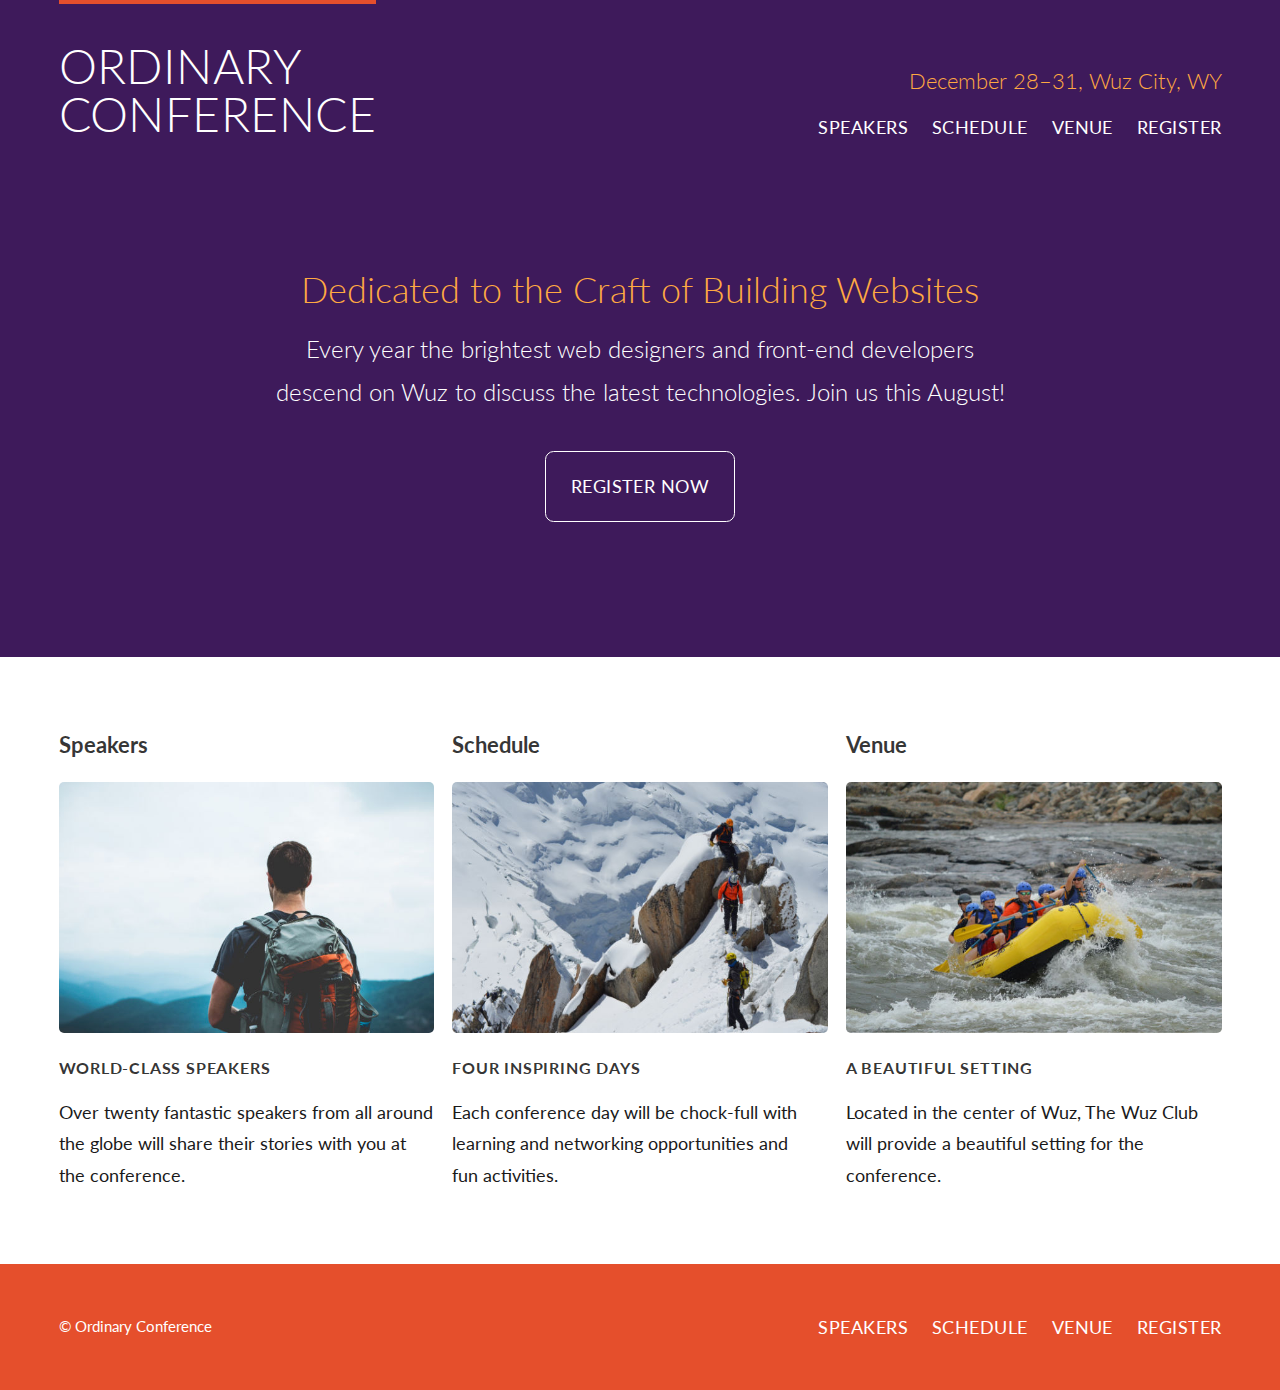
==== index.html @ 0b099ff7 "Add all files" ====
<!DOCTYPE html>
<html lang="en">
  <head>
    <title>Ordinary Conference</title>
    <meta charset="UTF-8" />
    <meta name="viewport" content="width=device-width, initial-scale=1" />
    <link
      href="https://fonts.googleapis.com/css?family=Lato:100,300,400"
      rel="stylesheet"
    />
    <link href="assets/stylesheets/main.css" rel="stylesheet" />
  </head>
  <body>
    <header class="header-wrapper">
      <div class="container header-container">
        <h1 class="logo-container">
          <a class="logo" href="index.html">Ordinary<br />Conference</a>
        </h1>
        <p class="tagline">December 28&ndash;31, Wuz City, WY</p>
        <div class="nav-container">
          <nav class="header-nav">
            <ul>
              <li><a href="speakers.html">Speakers</a></li>
              <li><a href="schedule.html">Schedule</a></li>
              <li><a href="venue.html">Venue</a></li>
              <li><a href="register.html">Register</a></li>
            </ul>
          </nav>
          <button class="open-menu"><span></span></button>
        </div>
      </div>
    </header>
    <section class="hero-wrapper">
      <div class="container hero-container">
        <h2>Dedicated to the Craft of Building Websites</h2>
        <p>
          Every year the brightest web designers and front-end developers
          descend on Wuz to discuss the latest technologies. Join&nbsp;us this
          August!
        </p>
        <a class="btn btn-alt" href="register.html">Register Now</a>
      </div>
    </section>
    <div class="details-wrapper">
      <div class="container details-container">
        <!-- Speakers -->
        <section class="speakers">
          <h2>Speakers</h2>
          <a href="speakers.html"
            ><img src="assets/images/home/speaker.jpg" alt="" />
            <h3>World-Class Speakers</h3></a
          >
          <p>
            Over twenty fantastic speakers from all around the globe will share
            their stories with you at the conference.
          </p>
        </section>
        <!-- Schedule -->
        <section class="schedule">
          <h2>Schedule</h2>
          <a href="schedule.html">
            <img src="assets/images/home/schedule.jpg" alt="" />
            <h3>Four Inspiring Days</h3></a
          >
          <p>
            Each conference day will be chock-full with learning and networking
            opportunities and fun&nbsp;activities.
          </p>
        </section>
        <!-- Venue -->
        <section class="venue">
          <h2>Venue</h2>
          <a href="venue.html"
            ><img src="assets/images/home/venue.jpg" alt="" />
            <h3>A Beautiful Setting</h3></a
          >
          <p>
            Located in the center of Wuz, The Wuz Club will provide a beautiful
            setting for the conference.
          </p>
        </section>
      </div>
    </div>
    <footer class="footer-wrapper">
      <div class="container footer-container">
        <small>&copy; Ordinary Conference</small>
        <nav class="footer-nav">
          <ul>
            <li><a href="speakers.html">Speakers</a></li>
            <li><a href="schedule.html">Schedule</a></li>
            <li><a href="venue.html">Venue</a></li>
            <li><a href="register.html">Register</a></li>
          </ul>
        </nav>
      </div>
    </footer>
    <script src="script.js"></script>
  </body>
</html>
---- assets/stylesheets/main.css ----
/*
  ========================================
  Basic reset
  ========================================
*/

*,
*::before,
*::after {
  -webkit-box-sizing: border-box;
  box-sizing: border-box;
  margin: 0;
  padding: 0;
}

html,
body,
div,
span,
object,
iframe,
h1,
h2,
h3,
h4,
h5,
h6,
p,
blockquote,
pre,
a,
abbr,
acronym,
address,
big,
cite,
code,
del,
dfn,
em,
img,
ins,
kbd,
q,
s,
samp,
small,
strike,
strong,
sub,
sup,
var,
b,
u,
i,
center,
dl,
dt,
dd,
ol,
ul,
li,
fieldset,
form,
label,
legend,
table,
caption,
tbody,
tfoot,
thead,
tr,
th,
td,
article,
aside,
canvas,
details,
embed,
figure,
figcaption,
footer,
header,
menu,
nav,
output,
section,
summary,
time,
mark,
audio,
video {
  border: 0;
  vertical-align: baseline;
}
ol,
ul {
  list-style: none;
}

blockquote,
q {
  quotes: none;
}

blockquote:before,
blockquote:after,
q:before,
q:after {
  content: "";
  content: none;
}

table {
  border-collapse: collapse;
  border-spacing: 0;
}

a {
  text-decoration: none;
  outline: none;
}

button,
select {
  border: none;
  outline: none;
  background: none;
  font-family: inherit;
}

a,
button,
input,
select,
textarea {
  -webkit-tap-highlight-color: transparent;
}

:root {
  overflow-x: hidden;
  height: 100%;
}

/*-----------------------------------------------*/

html {
  -webkit-tap-highlight-color: transparent;
  -webkit-font-smoothing: antialiased;
  -moz-osx-font-smoothing: grayscale;
  text-rendering: optimizeLegibility;
  -webkit-text-size-adjust: 100%;
  -moz-text-size-adjust: 100%;
  -ms-text-size-adjust: 100%;
  text-size-adjust: 100%;
}

/*
  ========================================
  Grid
  ========================================
*/

body {
  display: -webkit-box;
  display: -ms-flexbox;
  display: flex;
  -webkit-box-orient: vertical;
  -webkit-box-direction: normal;
  -ms-flex-direction: column;
  flex-direction: column;
  background: #3e1a5b;
  color: #1a1a1a;
}
.container {
  width: 100%;
  padding-left: 2em;
  padding-right: 2em;
}
.header-container {
  padding-bottom: 2.5em;
}
.hero-container {
  display: -webkit-box;
  display: -ms-flexbox;
  display: flex;
  -webkit-box-orient: vertical;
  -webkit-box-direction: normal;
  -ms-flex-direction: column;
  flex-direction: column;
  -webkit-box-align: center;
  -ms-flex-align: center;
  align-items: center;
  -webkit-box-pack: center;
  -ms-flex-pack: center;
  justify-content: center;
  text-align: center;
}
.hero-container p {
  max-width: 760px;
  width: 100%;
}
.details-container p {
  max-width: 416px;
}
/*
  ========================================
  Typography
  ========================================
*/
body,
button,
input,
select,
textarea {
  font-family: "Lato", sans-serif;
  font-size: 16px;
  font-weight: 400;
  line-height: 1;
}
h2,
h3,
h4,
h5,
p {
  margin-bottom: 1.6em;
}
h2 {
  line-height: 1.4;
}
h3,
h4 {
  line-height: 1.6;
}
p {
  line-height: 1.76;
}
strong {
  font-weight: 400;
}
cite,
em {
  font-style: italic;
}
.logo {
  font-size: 3rem;
  font-weight: 300;
  line-height: 1;
  letter-spacing: 0.01em;
  text-transform: uppercase;
  color: #fff;
}
.tagline {
  font-size: 1.375rem;
  font-weight: 300;
  color: #ffa942;
}
nav {
  text-align: right;
}
nav a {
  letter-spacing: 0.025em;
  text-transform: uppercase;
  color: #fff;
}
.hero-container {
  color: #fff;
}
.hero-container h2 {
  font-size: 2.25rem;
  font-weight: 300;
  color: #ffa942;
}
.hero-alt-wrapper h2 {
  color: #e54f2c;
}
.hero-container p {
  font-size: 1.5rem;
  font-weight: 300;
}
.hero-alt-wrapper p {
  color: #e54f2c;
  margin-bottom: 0;
}
.details-container a {
  color: inherit;
}
.details-container h3,
.speaker-details-container h3,
.registration-blurb-tagline {
  font-size: 1rem;
  font-weight: 700;
  letter-spacing: 0.05em;
  color: rgba(26, 26, 26, 0.9);
  text-transform: uppercase;
  margin-bottom: 1em;
  -webkit-transition: color 0.2s ease-in;
  transition: color 0.2s ease-in;
}
.details-container h2 {
  margin-bottom: 1em;
  font-size: 1.4rem;
  font-weight: 700;
  color: rgba(26, 26, 26, 0.88);
}
.details-container a:hover > h3,
.details-container a:focus > h3 {
  color: #e54f2c;
}

.details-container p {
  font-weight: 400;
}
.btn {
  font-weight: 400;
  letter-spacing: 0.025em;
  text-transform: uppercase;
  color: #fff;
}
.footer-wrapper {
  color: #fff;
}
.miscellaneous-link,
.venue-phone-link,
.venue-email-link {
  color: #ce4728;
}
.speaker-link {
  color: #db2000;
  line-height: 1.5;
}
.miscellaneous-link,
.venue-phone-link,
.venue-email-link,
.speaker-link {
  -webkit-transition: color 0.2s ease-in;
  transition: color 0.2s ease-in;
}
.miscellaneous-link:hover,
.miscellaneous:focus,
.venue-phone-link:hover,
.venue-email-link:hover,
.venue-phone-link:focus,
.venue-email-link:focus {
  color: #eb7356;
}
.speaker-link:hover,
.speaker-link:focus {
  color: rgba(219, 32, 0, 0.88);
}
/*
  ========================================
  Buttons
  ========================================
*/

.open-menu {
  position: absolute;
  top: 21.2px;
  right: 58.5px;
  width: 44px;
  height: 44px;
  display: none;
  overflow: hidden;
  margin: 0;
  padding: 0;
  font-size: 0;
  background: 0 0;
  cursor: pointer;
  -webkit-transition: all 0.2s ease;
  transition: all 0.2s ease;
}
.open-menu span {
  position: absolute;
  top: 21px;
  left: 10px;
  right: 0;
  height: 2px;
  display: block;
  background: rgba(255, 255, 255, 0.5);
  -webkit-transition: all 0.2s ease;
  transition: all 0.2s ease;
}
.open-menu span::before,
.open-menu span::after {
  content: "";
  position: absolute;
  left: 0;
  width: 100%;
  height: 2px;
  display: block;
  background-color: rgba(255, 255, 255, 0.5);
  -webkit-transition-duration: 0.2s, 0.2s;
  transition-duration: 0.2s, 0.2s;
  -webkit-transition-delay: 0.2s, 0;
  transition-delay: 0.2s, 0;
}
.open-menu span::before {
  top: -10px;
  -webkit-transition-property: top, -webkit-transform;
  transition-property: top, -webkit-transform;
  transition-property: top, transform;
  transition-property: top, transform, -webkit-transform;
}
.open-menu span::after {
  bottom: -10px;
  -webkit-transition-property: bottom, -webkit-transform;
  transition-property: bottom, -webkit-transform;
  transition-property: bottom, transform;
  transition-property: bottom, transform, -webkit-transform;
}
.open-menu:focus span,
.open-menu:hover span,
.open-menu:focus span:before,
.open-menu:hover span:before,
.open-menu:focus span:after,
.open-menu:hover span:after {
  background: #ffa942;
}
.open-menu.js-active {
  position: fixed;
}
.open-menu.js-active span {
  background: 0 0;
}
.open-menu.js-active span::before {
  top: 0;
  -webkit-transform: rotate(45deg);
  transform: rotate(45deg);
}
.open-menu.js-active span::after {
  bottom: 0;
  -webkit-transform: rotate(-45deg);
  transform: rotate(-45deg);
}
.open-menu.js-active span::before,
.open-menu.js-active span::after {
  -webkit-transition-delay: 0, 0.4s;
  transition-delay: 0, 0.4s;
}
.btn {
  display: inline-block;
  border-radius: 0.48em;
  margin: 0;
  cursor: pointer;
  -webkit-transition: all 0.2s ease-in;
  transition: all 0.2s ease-in;
}
.btn-alt {
  padding: 1.4em;
  border: 1px solid #fff;
}
.btn-alt:hover,
.btn-alt:focus {
  color: #db2000;
  background: #fff;
}
.btn-default {
  padding: 1em 1.5em;
  border: 0;
  background: #e54f2c;
}
.btn-default:hover {
  background: #e86141;
}

/*
  ========================================
  Header section
  ========================================
*/

.logo {
  display: inline-block;
  padding: 0.8em 0 0.45em;
  border-top: 4px solid #e54f2c;
  -webkit-transition: color 0.2s ease-in;
  transition: color 0.2s ease-in;
}
.tagline {
  margin-bottom: 0;
}
nav > ul {
  display: -webkit-box;
  display: -ms-flexbox;
  display: flex;
}
nav > ul > li {
  /* display: inline-block; */
  margin: 0 24px 0 0;
  /* vertical-align: top; */
}
nav > ul > li:last-child {
  margin-right: 0;
}
.logo:hover,
.logo:focus,
nav a:hover,
nav a:focus {
  color: #ffa942;
}

/*
  ========================================
  Hero Section
  ========================================
*/

.hero-wrapper {
  padding-top: 0.5em;
  padding-bottom: 4em;
}
.hero-alt-wrapper {
  padding-top: 3em;
  padding-bottom: 3em;
  background: -webkit-gradient(
    linear,
    left top,
    right top,
    from(#fff1da),
    to(#fffaed)
  );
  background: linear-gradient(to right, #fff1da, #fffaed);
}
.hero-container h2 {
  margin-bottom: 0.375em;
}

/*
  ========================================
  Details section
  ========================================
*/

.details-wrapper {
  padding-top: 4em;
  padding-bottom: 4em;
  background: #fff;
}
.details-container {
  display: -webkit-box;
  display: -ms-flexbox;
  display: flex;
  -webkit-box-align: start;
  -ms-flex-align: start;
  align-items: flex-start;
}
.details-container > section:not(:last-child) {
  margin-right: 1em;
}
.details-container img {
  max-width: 100%;
  display: block;
  border-radius: 5px;
  margin-bottom: 1.25em;
}

/*
  ========================================
  Secondary Pages — Grid
  ========================================
*/

.speaker-details-container,
.venue-details-container {
  display: -webkit-box;
  display: -ms-flexbox;
  display: flex;
  -webkit-box-align: center;
  -ms-flex-align: center;
  align-items: center;
  -webkit-box-pack: center;
  -ms-flex-pack: center;
  justify-content: center;
}
.speaker-details-container,
.registration-details-container {
  -webkit-box-orient: vertical;
  -webkit-box-direction: normal;
  -ms-flex-direction: column;
  flex-direction: column;
}
.speaker-details,
.venue-details,
.registration-details,
.schedule-details-container {
  display: grid;
}
.speaker-details {
  grid-template-columns: 2fr 1fr;
}
.schedule-details-container {
  grid-template-columns: 1fr 1fr;
  grid-template-rows: auto auto;
  grid-template-areas:
    "workshops-table-1 workshops-table-2"
    "conference-table-1 conference-table-2";
}
.workshops-table-1 {
  grid-area: workshops-table-1;
}
.workshops-table-2 {
  grid-area: workshops-table-2;
}
.conference-table-1 {
  grid-area: conference-table-1;
}
.conference-table-2 {
  grid-area: conference-table-2;
}
.venue-details {
  max-width: 960px;
  width: 100%;
  grid-template-columns: 1fr 2fr;
}
.registration-details {
  grid-template-columns: 2fr 1.25fr;
}

/*
  ==========================
  Secondary Pages — Spacing
  ==========================
*/

.speaker-details-container h2,
.venue-title,
.registration-blurb-title,
.registration-form-title,
.registration-blurb-subtitle {
  margin-bottom: 0.8em;
}
.speaker-details:not(:last-of-type) {
  margin-bottom: 3em;
}
.speaker-description {
  margin-right: 0.75em;
}
.registration-blurb {
  margin-right: 1.5em;
}
.speaker-description p,
.registration-details p {
  max-width: 640px;
}
.speaker-description p:last-of-type,
.venue-link-container {
  margin-bottom: 0;
}
.speaker-miscellaneous {
  -ms-flex-item-align: start;
  align-self: flex-start;
  justify-self: end;
}
.speaker-miscellaneous > .miscellaneous {
  padding: 2.5em 2.25em;
  border: 0.5px solid #ce4728;
  border-radius: 5px;
  margin-top: 5.675em;
  text-align: center;
}
.speaker-photo {
  height: 136px;
  vertical-align: top;
  border: 0.375px inset #ce4728;
  border-radius: 50%;
  margin: -5.75em 0 1.25em;
}
.miscellaneous > ul > li:first-of-type {
  margin-bottom: 0.25em;
}
.venue-address {
  line-height: 1.5;
}
.venue-link-container {
  line-height: 1.5;
}
.venue-link-container:first-of-type {
  margin-top: 1.5em;
}
.venue-map {
  width: 100%;
  height: 300px;
  -ms-flex-item-align: start;
  align-self: flex-start;
  justify-self: end;
}

/*
  ==========================
  Secondary Pages — Table
  ==========================
*/

table {
  width: 100%;
  margin-bottom: 3em;
}
table:nth-of-type(3),
table:last-of-type {
  margin-bottom: 0;
}
table:nth-of-type(3) tbody tr:last-of-type td,
table:last-of-type tbody tr:last-of-type td {
  padding-bottom: 0;
}
table h4 {
  margin-bottom: 0.8em;
}
thead {
  line-height: 1.5em;
}
th,
td {
  padding-bottom: 1.5em;
}
th {
  padding-right: 3rem;
  text-align: right;
  width: 20%;
}
td {
  width: 40%;
}
thead th {
  font-size: 1.5rem;
  padding-bottom: 1.5em;
}
tbody th {
  padding-top: 2.25em;
  padding-bottom: 2.25em;
  font-size: 0.875rem;
}
tbody td {
  border-top: 1px solid #c4c4c4;
  padding-top: 1.5em;
}
.schedule-offset {
  color: #505050;
}

/*
  ============================
  Secondary Pages — List Style
  ============================
*/

.registration-blurb-list {
  list-style: square;
  margin-left: 2em;
}
.registration-blurb-list-item {
  line-height: 1.76;
}

/*
  ==========================
  Secondary Pages — Form
  ==========================
*/

.form-field-label {
  cursor: pointer;
  font-weight: 400;
}
.form-field-input,
.form-field-select,
.form-field-textarea {
  display: block;
  border: 1px solid rgba(229, 78, 44, 0.54);
  border-radius: 3.75px;
  margin: 0.5em 0 1.5em;
  padding: 0.5em;
  -webkit-transition: all 0.2s ease-in;
  transition: all 0.2s ease-in;
}
.form-field-input,
.form-field-textarea {
  width: 100%;
}
.form-field-textarea {
  height: 4.75em;
}
.form-field-input:focus,
.form-field-select:focus,
.form-field-textarea:focus {
  outline: none;
  border-color: #e54f2c;
}

/*
  ========================================
  Footer section
  ========================================
*/
.footer-wrapper {
  padding-top: 3em;
  padding-bottom: 3em;
  background: #e54f2c;
}
.footer-container {
  display: -webkit-box;
  display: -ms-flexbox;
  display: flex;
  -webkit-box-align: center;
  -ms-flex-align: center;
  align-items: center;
  -webkit-box-pack: center;
  -ms-flex-pack: center;
  justify-content: center;
}

/*
  =======================================================================
  Media queries for screen and print
  =======================================================================
*/

@media (max-width: 960px) {
  .nav-container ul {
    display: none;
    -webkit-box-orient: vertical;
    -webkit-box-direction: normal;
    -ms-flex-direction: column;
    flex-direction: column;
    -webkit-box-align: center;
    -ms-flex-align: center;
    align-items: center;
    -webkit-box-pack: center;
    -ms-flex-pack: center;
    justify-content: center;
    padding-top: 6em;
    padding-bottom: 16em;
    text-align: center;
    z-index: 2;
  }
  .nav-container .header-nav {
    opacity: 0;
    visibility: hidden;
    -webkit-transition: all 0.4s ease-in-out;
    transition: all 0.4s ease-in-out;
  }
  .nav-container.js-open {
    position: fixed;
    top: 0;
    left: 0;
    right: 0;
    height: 100vh;
    width: 100%;
    overflow-y: hidden;
  }
  .nav-container.js-open ul {
    display: block;
  }
  .nav-container.js-open .header-nav {
    opacity: 1;
    visibility: visible;
    border-top: 4px solid #e54f2c;
    background: #934975;
    -webkit-transition: all 0.4s ease-in-out;
    transition: all 0.4s ease-in-out;
    z-index: 1;
  }
  .nav-container.js-open ul > li {
    margin-right: 0;
    margin-bottom: 1em;
    font-size: 1.5em;
  }
  .nav-container.js-open ul > li:last-child {
    margin-bottom: 0;
  }
  .open-menu {
    display: block;
    z-index: 3;
  }
  .details-container {
    -webkit-box-orient: vertical;
    -webkit-box-direction: normal;
    -ms-flex-direction: column;
    flex-direction: column;
    -webkit-box-align: center;
    -ms-flex-align: center;
    align-items: center;
    text-align: center;
  }
  .details-container > section,
  .speaker-details,
  .registration-details,
  .schedule-details-container {
    display: -webkit-box;
    display: -ms-flexbox;
    display: flex;
    -webkit-box-orient: vertical;
    -webkit-box-direction: normal;
    -ms-flex-direction: column;
    flex-direction: column;
  }
  .details-container > section {
    -webkit-box-align: center;
    -ms-flex-align: center;
    align-items: center;
    -webkit-box-pack: center;
    -ms-flex-pack: center;
    justify-content: center;
  }
  .details-container > section:not(:last-child) {
    margin-right: 0;
    margin-bottom: 1em;
  }
  .details-container > section:last-child,
  .details-container > section:last-child p {
    margin-bottom: 0;
  }
  .speaker-description {
    margin-right: 0;
  }
  .speaker-miscellaneous {
    -ms-flex-item-align: center;
    align-self: center;
    justify-self: center;
  }
  table:nth-of-type(3),
  table:last-of-type {
    margin-bottom: 2em;
  }
  table:nth-of-type(3) tbody tr:last-of-type td,
  table:last-of-type tbody tr:last-of-type td {
    padding-bottom: 1.5em;
  }
  .workshops-table-1,
  .conference-table-1 {
    -webkit-box-ordinal-group: 2;
    -ms-flex-order: 1;
    order: 1;
    margin-bottom: 2em;
  }
  .conference-table-2 {
    -webkit-box-ordinal-group: 3;
    -ms-flex-order: 2;
    order: 2;
  }
  .workshops-table-2 {
    -webkit-box-ordinal-group: 4;
    -ms-flex-order: 3;
    order: 3;
    margin-bottom: 0;
  }
  .workshops-table-2 tbody tr:last-of-type td {
    padding-bottom: 0;
  }
  .registration-blurb-list {
    margin-bottom: 1.6em;
  }
}
@media (max-width: 800px) {
  .logo {
    font-size: 2.5rem;
  }
  .tagline {
    font-size: 1.125rem;
  }
  .open-menu {
    top: 18px;
    right: 32px;
  }
  .hero-container h2 {
    font-size: 2rem;
  }
  .hero-container p {
    font-size: 1.25rem;
  }
  .footer-nav {
    display: none;
  }
}
@media (max-width: 760px) {
  .venue-details {
    display: -webkit-box;
    display: -ms-flexbox;
    display: flex;
    -webkit-box-orient: vertical;
    -webkit-box-direction: normal;
    -ms-flex-direction: column;
    flex-direction: column;
  }
  .address-contact {
    margin-bottom: 2.5em;
    text-align: center;
  }
}
@media (max-width: 400px) {
  th,
  td {
    width: initial;
    padding-right: 0;
    padding-left: 0;
  }
  thead th {
    font-size: 1.2rem;
  }
  th {
    padding-right: 1rem;
  }
}
@media (max-width: 400px) {
  .logo {
    font-size: 2rem;
  }
  .tagline {
    font-size: 0.75rem;
  }
  .hero-container h2 {
    font-size: 1.75rem;
  }
  .hero-container p {
    font-size: 1rem;
  }
}
@media (max-width: 360px) {
  .logo {
    font-size: 1.5rem;
    padding-bottom: 0.15em;
  }
  .open-menu {
    width: 40px;
  }
}
@media (min-width: 801px) {
  body,
  button,
  input,
  select,
  textarea {
    font-size: 18px;
  }
  .footer-container {
    -webkit-box-pack: justify;
    -ms-flex-pack: justify;
    justify-content: space-between;
  }
  .container {
    padding-left: 3.25em;
    padding-right: 3.25em;
  }
}
@media (min-width: 961px) {
  .header-container {
    display: grid;
    grid-template-columns: auto;
    grid-template-rows: repeat(3, 1fr);
    grid-template-areas:
      "logo ."
      "logo tagline"
      "logo nav";
  }
  .logo-container {
    grid-area: logo;
    display: -webkit-box;
    display: -ms-flexbox;
    display: flex;
  }
  .logo {
    padding-bottom: 0;
  }
  .tagline {
    grid-area: tagline;
    -ms-flex-item-align: end;
    align-self: flex-end;
    justify-self: flex-end;
    margin-bottom: -0.4em;
  }
  .nav-container {
    grid-area: nav;
    -ms-flex-item-align: end;
    align-self: flex-end;
    justify-self: flex-end;
    padding-bottom: 0.125em;
  }
  .hero-wrapper {
    padding-top: 4.5em;
    padding-bottom: 7.5em;
  }
  .hero-alt-wrapper {
    padding-top: 3.5em;
    padding-bottom: 4em;
  }
  .details-container > section,
  .details-container > section p {
    margin-bottom: 0;
  }
}
@media (min-width: 1281px) {
  .container {
    max-width: 1280px;
    margin: 0 auto;
  }
}
/*
  =======================================================================
  Print styles
  https://github.com/h5bp/html5-boilerplate/blob/master/dist/css/main.css
  =======================================================================
*/

@media print {
  *,
  *:before,
  *:after {
    background: transparent !important;
    color: #000 !important;
    -webkit-box-shadow: none !important;
    box-shadow: none !important;
    text-shadow: none !important;
  }

  nav {
    display: none;
  }
  a,
  a:visited {
    text-decoration: none;
  }

  a[href^="http://"]:after {
    content: " (" attr(href) ")";
  }

  abbr[title]:after {
    content: " (" attr(title) ")";
  }

  /*
     * Don't show links that are fragment identifiers,
     * or use the `javascript:` pseudo protocol
     */

  a[href^="#"]:after,
  a[href^="javascript:"]:after {
    content: "";
  }

  pre {
    white-space: pre-wrap !important;
  }
  pre,
  blockquote {
    border: 1px solid #999;
    page-break-inside: avoid;
  }

  /*
     * Printing Tables:
     * http://css-discuss.incutio.com/wiki/Printing_Tables
     */

  thead {
    display: table-header-group;
  }

  tr,
  img {
    -webkit-column-break-inside: avoid;
    break-inside: avoid; /* CSS3 property */
  }

  p,
  h2,
  h3 {
    orphans: 3;
    widows: 3;
  }

  h2,
  h3,
  h4 {
    -webkit-column-break-after: avoid;
    break-after: avoid-page; /* CSS3 property */
  }
}
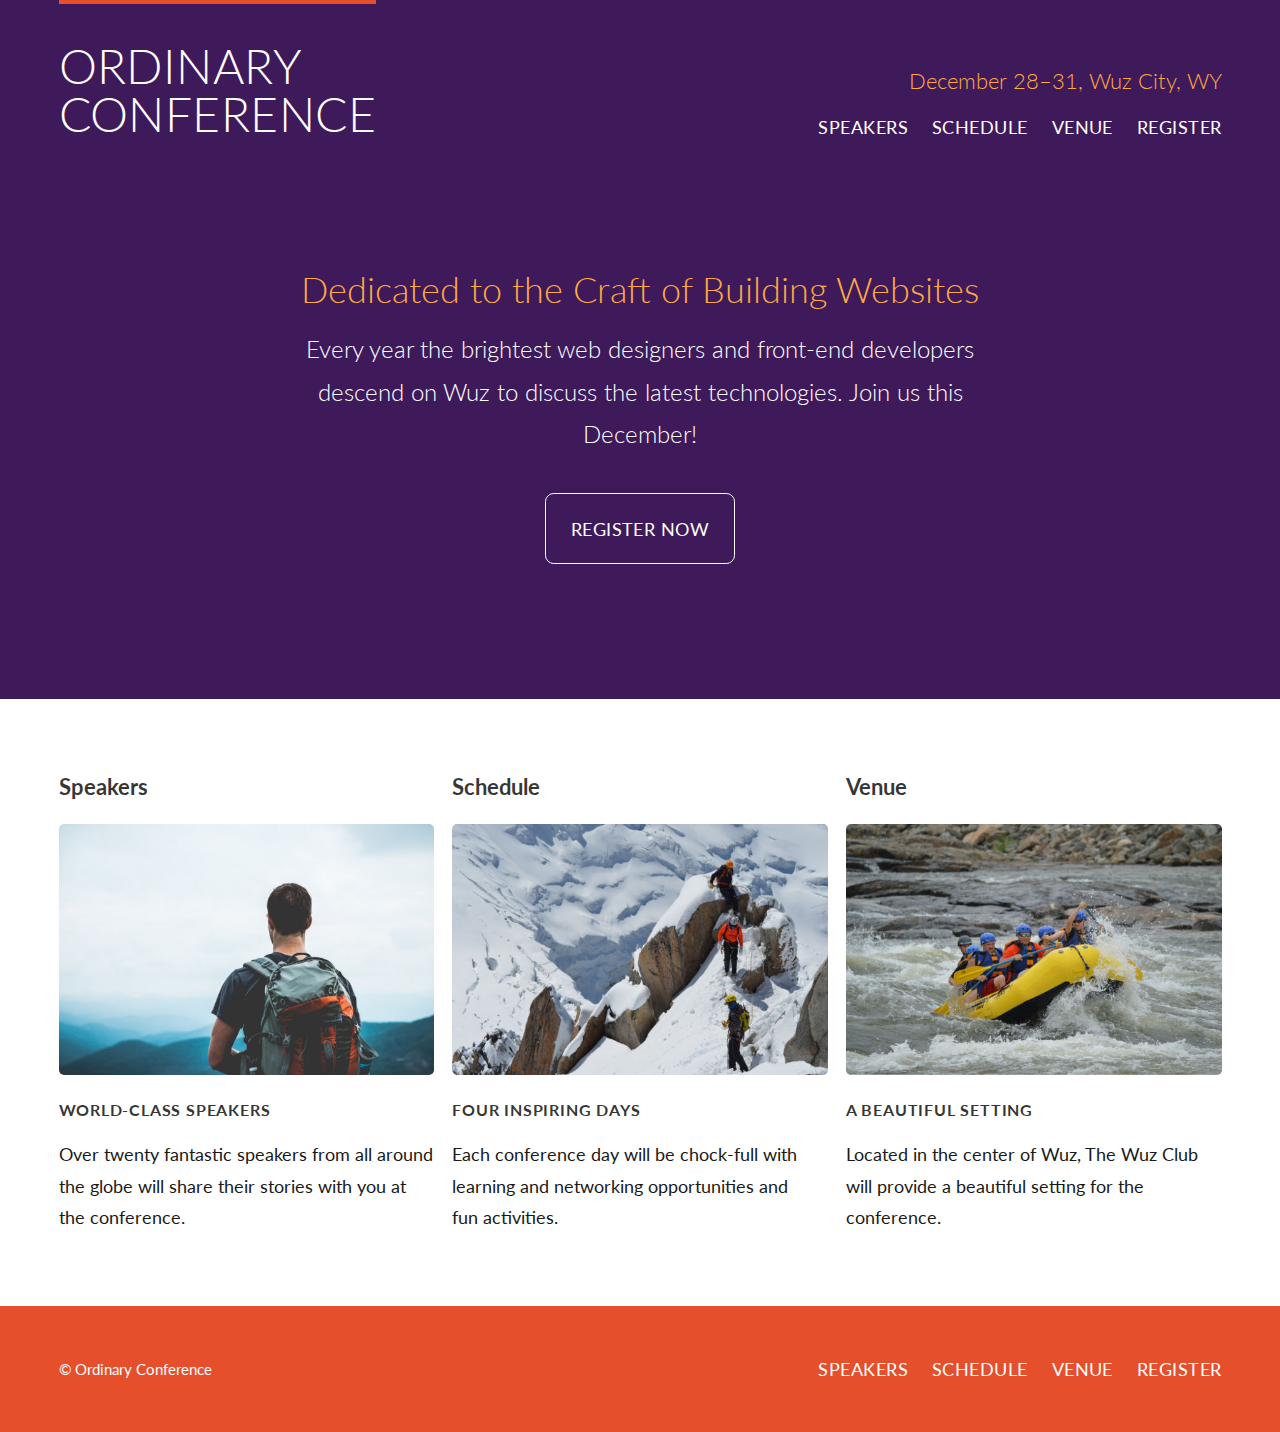
==== commit 3ddb4a95: "Update text" ====
--- a/index.html
+++ b/index.html
@@ -36,7 +36,7 @@
         <p>
           Every year the brightest web designers and front-end developers
           descend on Wuz to discuss the latest technologies. Join&nbsp;us this
-          August!
+          December!
         </p>
         <a class="btn btn-alt" href="register.html">Register Now</a>
       </div>
